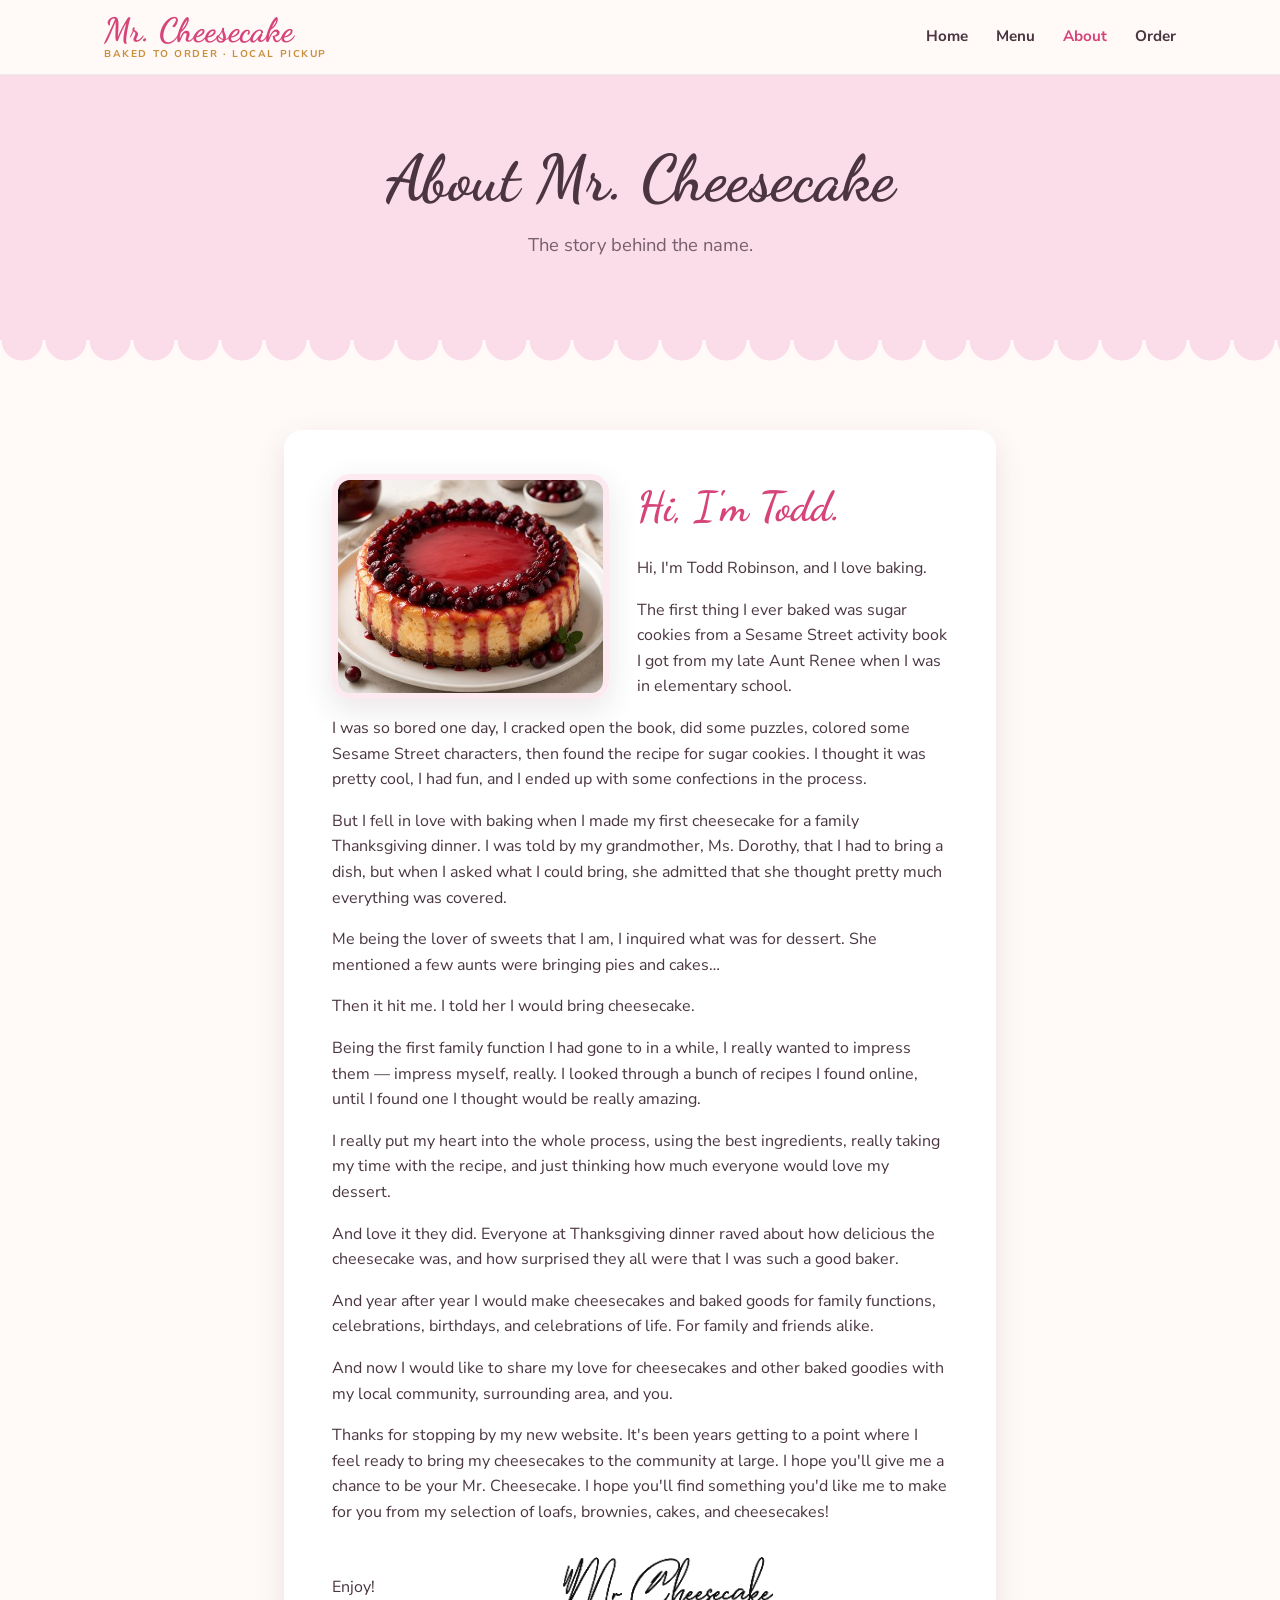
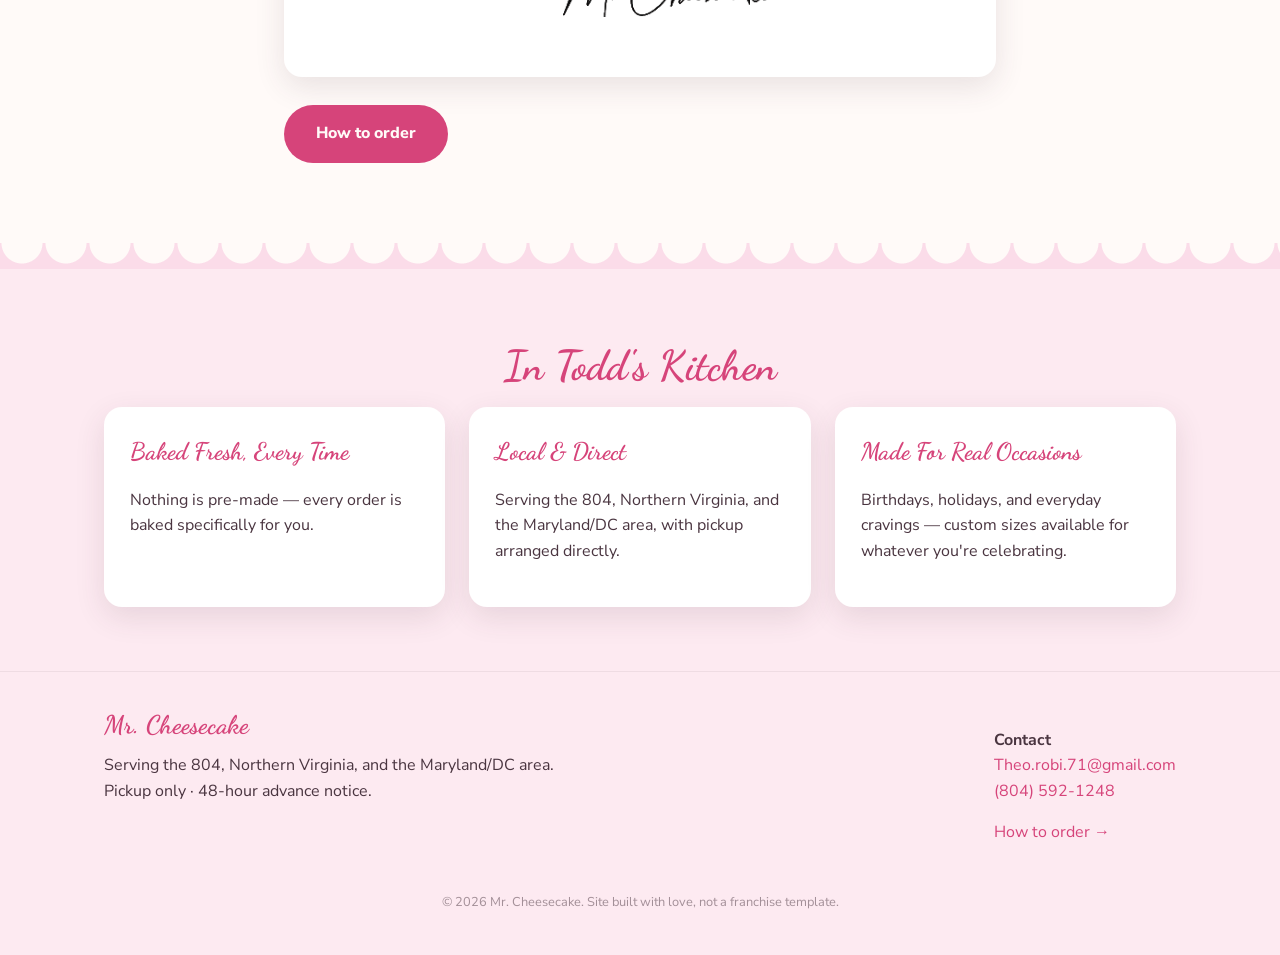
==== about.html @ e9cf5a79 "Update about.html" ====
<!DOCTYPE html>
<html lang="en">
<head>
<meta charset="UTF-8">
<meta name="viewport" content="width=device-width, initial-scale=1.0">
<title>About — Mr. Cheesecake</title>
<meta name="description" content="Meet the baker behind Mr. Cheesecake — handmade cheesecakes serving the 804, Northern Virginia, and the DC/Maryland area.">
<link rel="preconnect" href="https://fonts.googleapis.com">
<link rel="preconnect" href="https://fonts.gstatic.com" crossorigin>
<link href="https://fonts.googleapis.com/css2?family=Dancing+Script:wght@600;700&family=Nunito+Sans:wght@400;700;800&display=swap" rel="stylesheet">
<link rel="icon" type="image/png" href="Images/favicon.png">
<link rel="stylesheet" href="css/style.css">
</head>
<body>

<header class="site-header">
  <div class="wrap">
    <a href="index.html" class="brand">Mr. Cheesecake<span>Baked to order &middot; Local pickup</span></a>
    <button class="nav-toggle" aria-label="Toggle menu" aria-expanded="false">&#9776;</button>
    <nav class="main-nav">
      <ul>
        <li><a href="index.html">Home</a></li>
        <li><a href="menu.html">Menu</a></li>
        <li><a href="about.html" class="active">About</a></li>
        <li><a href="order.html">Order</a></li>
      </ul>
    </nav>
  </div>
</header>

<section class="hero" style="padding-bottom:0;">
  <div class="wrap" style="grid-template-columns:1fr; text-align:center; padding-bottom:50px;">
    <div>
      <h1>About Mr. Cheesecake</h1>
      <p class="lede" style="margin-left:auto; margin-right:auto;">The story behind the name.</p>
    </div>
  </div>
  <div class="crust-divider to-cream"></div>
</section>

<section>
  <div class="wrap" style="max-width:760px;">
    <div class="story-card">
      <img src="Images/Products/cheesecake-cherry-topping-plated.jpg" alt="A cheesecake with cherry topping, plated" class="about-photo">

      <h2 class="section-title" style="text-align:left; margin-top:0;">Hi, I'm Todd.</h2>

      <p>Hi, I'm Todd Robinson, and I love baking.</p>

      <p>The first thing I ever baked was sugar cookies from a Sesame Street activity book I got from my late Aunt Renee when I was in elementary school.</p>

      <p>I was so bored one day, I cracked open the book, did some puzzles, colored some Sesame Street characters, then found the recipe for sugar cookies. I thought it was pretty cool, I had fun, and I ended up with some confections in the process.</p>

      <p>But I fell in love with baking when I made my first cheesecake for a family Thanksgiving dinner. I was told by my grandmother, Ms. Dorothy, that I had to bring a dish, but when I asked what I could bring, she admitted that she thought pretty much everything was covered.</p>

      <p>Me being the lover of sweets that I am, I inquired what was for dessert. She mentioned a few aunts were bringing pies and cakes&hellip;</p>

      <p style="clear:both;">Then it hit me. I told her I would bring cheesecake.</p>

      <p>Being the first family function I had gone to in a while, I really wanted to impress them &mdash; impress myself, really. I looked through a bunch of recipes I found online, until I found one I thought would be really amazing.</p>

      <p>I really put my heart into the whole process, using the best ingredients, really taking my time with the recipe, and just thinking how much everyone would love my dessert.</p>

      <p>And love it they did. Everyone at Thanksgiving dinner raved about how delicious the cheesecake was, and how surprised they all were that I was such a good baker.</p>

      <p>And year after year I would make cheesecakes and baked goods for family functions, celebrations, birthdays, and celebrations of life. For family and friends alike.</p>

      <p>And now I would like to share my love for cheesecakes and other baked goodies with my local community, surrounding area, and you.</p>

      <p>Thanks for stopping by my new website. It's been years getting to a point where I feel ready to bring my cheesecakes to the community at large. I hope you'll give me a chance to be your Mr. Cheesecake. I hope you'll find something you'd like me to make for you from my selection of loafs, brownies, cakes, and cheesecakes!</p>

      <div style="display:flex; align-items:center; gap:12px;">
        <p style="margin:0;">Enjoy!</p>
        <div style="flex:1; display:flex; justify-content:center;">
          <p><img src="Images/signature.png" alt="Todd Robinson's signature" class="signature-img"></p>
        </div>
      </div>
    </div>
    <p style="margin-top:28px;"><a href="order.html" class="btn btn-berry">How to order</a></p>
  </div>
</section>

<div class="crust-divider to-berry"></div>
<section class="testimonial-strip">
  <div class="wrap">
    <h2 class="section-title">In Todd's Kitchen</h2>
    <div class="info-grid">
      <div class="info-card">
        <h3>Baked Fresh, Every Time</h3>
        <p>Nothing is pre-made — every order is baked specifically for you.</p>
      </div>
      <div class="info-card">
        <h3>Local &amp; Direct</h3>
        <p>Serving the 804, Northern Virginia, and the Maryland/DC area, with pickup arranged directly.</p>
      </div>
      <div class="info-card">
        <h3>Made For Real Occasions</h3>
        <p>Birthdays, holidays, and everyday cravings — custom sizes available for whatever you're celebrating.</p>
      </div>
    </div>
  </div>
</section>

<footer class="site-footer">
  <div class="wrap">
    <div>
      <div class="brand">Mr. Cheesecake<span></span></div>
      <p>Serving the 804, Northern Virginia, and the Maryland/DC area.<br>Pickup only &middot; 48-hour advance notice.</p>
    </div>
    <div>
      <p><strong>Contact</strong><br><a href="mailto:Theo.robi.71@gmail.com">Theo.robi.71@gmail.com</a><br><a href="tel:+18045921248">(804) 592-1248</a></p>
      <p><a href="order.html">How to order &rarr;</a></p>
    </div>
  </div>
  <p class="footer-note">&copy; 2026 Mr. Cheesecake. Site built with love, not a franchise template.</p>
</footer>

<script src="js/main.js"></script>
</body>
</html>
---- css/style.css ----
/* =========================================================
   Todd's Cheesecakes — stylesheet
   Palette pulled from the products themselves:
   berry (cherry topping), caramel (crust/toasted sugar),
   cocoa (dark chocolate), cream (vanilla batter), blush (compote)
   ========================================================= */

:root {
  --cream:   #FFFAF8;
  --cream-2: #FDEAF1;
  --pink-bg: #FBDCE9;
  --berry:   #D6447A;
  --berry-2: #B8305F;
  --caramel: #E3A44E;
  --caramel-2: #CB8F3C;
  --cocoa:   #4A3540;
  --blush:   #F6C4D6;

  --font-display: 'Dancing Script', cursive;
  --font-body: 'Nunito Sans', sans-serif;

  --radius: 18px;
  --shadow: 0 10px 30px rgba(74,53,64, 0.12);
  --max-width: 1120px;
}

* { box-sizing: border-box; }

html { scroll-behavior: smooth; }

body {
  margin: 0;
  font-family: var(--font-body);
  background: var(--cream);
  color: var(--cocoa);
  line-height: 1.6;
}

img { max-width: 100%; display: block; }

a { color: var(--berry); text-decoration: none; }
a:hover { text-decoration: underline; }

/* Visible keyboard focus everywhere */
a:focus-visible, button:focus-visible, input:focus-visible, textarea:focus-visible, select:focus-visible {
  outline: 3px solid var(--caramel);
  outline-offset: 2px;
}

@media (prefers-reduced-motion: reduce) {
  html { scroll-behavior: auto; }
  * { animation: none !important; transition: none !important; }
}

.wrap {
  max-width: var(--max-width);
  margin: 0 auto;
  padding: 0 24px;
}

/* ---------- Splash screen ---------- */

body.splash-active {
  overflow: hidden;
}

#splash-overlay {
  position: fixed;
  inset: 0;
  z-index: 9999;
  background: var(--pink-bg);
  display: flex;
  flex-direction: column;
  align-items: center;
  justify-content: center;
  gap: 28px;
  padding: 24px;
  cursor: pointer;
  opacity: 1;
  transition: opacity 0.6s ease;
}

#splash-overlay.splash-hidden {
  opacity: 0;
  pointer-events: none;
}

.splash-logo {
  width: min(65vw, 420px);
  height: auto;
  animation: splash-fade-in 0.9s ease both;
}

.splash-enter {
  font-family: var(--font-body);
  font-weight: 800;
  font-size: 0.95rem;
  letter-spacing: 0.06em;
  text-transform: uppercase;
  background: transparent;
  border: 2px solid var(--berry);
  color: var(--berry);
  padding: 14px 36px;
  border-radius: 999px;
  cursor: pointer;
  animation: splash-fade-in 0.9s ease 0.15s both;
}

.splash-enter:hover {
  background: var(--berry);
  color: var(--cream);
}

@keyframes splash-fade-in {
  from { opacity: 0; transform: translateY(10px); }
  to { opacity: 1; transform: translateY(0); }
}

/* ---------- Header / Nav ---------- */

.site-header {
  background: var(--cream);
  border-bottom: 1px solid rgba(74,53,64,0.08);
  position: sticky;
  top: 0;
  z-index: 10;
}

.site-header .wrap {
  display: flex;
  align-items: center;
  justify-content: space-between;
  padding-top: 14px;
  padding-bottom: 14px;
}

.brand {
  font-family: var(--font-display);
  font-weight: 700;
  font-size: 2.1rem;
  color: var(--berry);
  line-height: 1;
}

.brand span {
  display: block;
  font-family: var(--font-body);
  font-size: 0.62rem;
  letter-spacing: 0.16em;
  text-transform: uppercase;
  color: var(--caramel-2);
  font-weight: 700;
  margin-top: 2px;
}

.brand-logo {
  display: flex;
  align-items: center;
}

.logo-img {
  height: 76px;
  width: auto;
  display: block;
}

@media (max-width: 480px) {
  .logo-img { height: 58px; }
}

nav.main-nav ul {
  list-style: none;
  display: flex;
  gap: 28px;
  margin: 0;
  padding: 0;
}

nav.main-nav a {
  color: var(--cocoa);
  font-weight: 700;
  font-size: 0.95rem;
}

nav.main-nav a.active,
nav.main-nav a:hover {
  color: var(--berry);
}

.nav-toggle {
  display: none;
  background: none;
  border: none;
  font-size: 1.6rem;
  color: var(--berry);
  cursor: pointer;
}

@media (max-width: 720px) {
  nav.main-nav {
    display: none;
    width: 100%;
  }
  nav.main-nav.open { display: block; }
  nav.main-nav ul {
    flex-direction: column;
    gap: 0;
    padding-bottom: 12px;
  }
  nav.main-nav a {
    display: block;
    padding: 10px 0;
    border-bottom: 1px solid rgba(74,53,64,0.08);
  }
  .site-header .wrap { flex-wrap: wrap; }
  .nav-toggle { display: block; }
}

/* ---------- Scalloped divider (signature element: a crimped pie-crust edge) ---------- */

.crust-divider {
  width: 100%;
  height: 26px;
  background-repeat: repeat-x;
  background-size: 44px 26px;
  background-image: radial-gradient(circle at 22px 0, transparent 20px, var(--target,var(--cream)) 21px);
}

.crust-divider.to-cream { --target: var(--cream); background-color: var(--pink-bg); }
.crust-divider.to-berry { --target: var(--pink-bg); background-color: var(--cream); }
.crust-divider.flip { transform: rotate(180deg); }

/* ---------- Buttons ---------- */

.btn {
  display: inline-block;
  padding: 14px 30px;
  border-radius: 999px;
  font-weight: 800;
  font-size: 1rem;
  border: 2px solid transparent;
  cursor: pointer;
  transition: transform 0.15s ease, box-shadow 0.15s ease;
}

.btn:hover { text-decoration: none; transform: translateY(-2px); }

.btn-primary {
  background: var(--caramel);
  color: var(--cocoa);
  box-shadow: var(--shadow);
}
.btn-primary:hover { background: var(--caramel-2); }

.btn-outline {
  background: transparent;
  border-color: var(--berry);
  color: var(--berry);
}
.btn-outline:hover { background: rgba(214,68,122,0.08); }

.btn-berry {
  background: var(--berry);
  color: var(--cream);
}
.btn-berry:hover { background: var(--berry-2); }

/* ---------- Hero ---------- */

.hero {
  background: var(--pink-bg);
  color: var(--cocoa);
  padding: 70px 0 0;
}

.hero .wrap {
  display: grid;
  grid-template-columns: 1.1fr 1fr;
  gap: 40px;
  align-items: center;
  padding-bottom: 50px;
}

.hero h1 {
  font-family: var(--font-display);
  font-size: 4rem;
  line-height: 1.05;
  margin: 0 0 18px;
  font-weight: 700;
}

.hero-logo {
  height: 150px;
  width: auto;
  display: block;
  margin-bottom: 20px;
}

@media (max-width: 820px) {
  .hero-logo { height: 120px; margin-left: auto; margin-right: auto; }
}

.hero p.lede {
  font-size: 1.15rem;
  max-width: 46ch;
  color: rgba(74,53,64,0.75);
  margin-bottom: 30px;
}

.hero .cta-row { display: flex; gap: 16px; flex-wrap: wrap; }

.hero-photo {
  border-radius: 50%;
  overflow: hidden;
  aspect-ratio: 1 / 1;
  box-shadow: 0 20px 50px rgba(214,68,122,0.25);
  border: 6px solid var(--caramel);
}

.hero-photo img { width: 100%; height: 100%; object-fit: cover; }

@media (max-width: 820px) {
  .hero .wrap { grid-template-columns: 1fr; text-align: center; }
  .hero h1 { font-size: 2.8rem; }
  .hero p.lede { margin-left: auto; margin-right: auto; }
  .hero .cta-row { justify-content: center; }
  .hero-photo { max-width: 280px; margin: 0 auto; }
}

/* ---------- Sections ---------- */

section { padding: 64px 0; }

.section-title {
  font-family: var(--font-display);
  font-size: 2.6rem;
  color: var(--berry);
  text-align: center;
  margin: 0 0 8px;
}

.section-sub {
  text-align: center;
  max-width: 60ch;
  margin: 0 auto 40px;
  color: rgba(74,53,64,0.75);
}

/* ---------- Menu jump nav + scroll cue ---------- */

.menu-jumpnav {
  display: flex;
  gap: 12px;
  justify-content: center;
  flex-wrap: wrap;
  padding: 24px 0 0;
}

.menu-jumpnav a {
  background: #fff;
  color: var(--berry);
  font-weight: 800;
  font-size: 0.85rem;
  padding: 9px 20px;
  border-radius: 999px;
  box-shadow: var(--shadow);
  white-space: nowrap;
}

.menu-jumpnav a:hover {
  background: var(--blush);
  text-decoration: none;
}

.scroll-cue {
  text-align: center;
  margin-top: 14px;
  color: var(--berry);
  font-size: 1.5rem;
  line-height: 1;
  animation: cue-bounce 1.8s ease-in-out infinite;
}

@keyframes cue-bounce {
  0%, 100% { transform: translateY(0); }
  50% { transform: translateY(8px); }
}

/* ---------- Menu cards ---------- */

.menu-grid {
  display: grid;
  grid-template-columns: repeat(auto-fit, minmax(240px, 1fr));
  gap: 28px;
}

.menu-card {
  background: #fff;
  border-radius: var(--radius);
  overflow: hidden;
  box-shadow: var(--shadow);
  display: flex;
  flex-direction: column;
}

.menu-card .photo {
  aspect-ratio: 4 / 3;
  overflow: hidden;
  background: var(--cream-2);
}

.menu-card .photo img {
  width: 100%; height: 100%; object-fit: cover;
  transition: transform 0.4s ease;
}

.menu-card:hover .photo img { transform: scale(1.06); }

.menu-card .photo.placeholder {
  display: flex;
  align-items: center;
  justify-content: center;
  color: var(--caramel-2);
  font-family: var(--font-display);
  font-size: 1.3rem;
  text-align: center;
  padding: 10px;
}

.menu-card .info { padding: 18px 20px 22px; flex: 1; display: flex; flex-direction: column; }

.menu-card h3 {
  margin: 0 0 6px;
  font-size: 1rem;
  color: var(--cocoa);
}

.menu-card p { margin: 0; color: rgba(74,53,64,0.75); font-size: 0.95rem; flex: 1; }

.menu-card .price {
  margin-top: 12px;
  font-weight: 800;
  color: var(--berry);
}

.badge {
  display: inline-block;
  font-size: 0.7rem;
  letter-spacing: 0.08em;
  text-transform: uppercase;
  font-weight: 800;
  background: var(--blush);
  color: var(--berry-2);
  padding: 4px 10px;
  border-radius: 999px;
  margin-bottom: 8px;
  align-self: flex-start;
}

.badge.seasonal { background: var(--caramel); color: var(--cocoa); }

/* ---------- Info blocks / cards ---------- */

.info-grid {
  display: grid;
  grid-template-columns: repeat(auto-fit, minmax(220px, 1fr));
  gap: 24px;
}

.info-card {
  background: #fff;
  border-radius: var(--radius);
  padding: 26px;
  box-shadow: var(--shadow);
}

.info-card h3 {
  font-family: var(--font-display);
  color: var(--berry);
  font-size: 1.5rem;
  margin: 0 0 10px;
}

/* ---------- Testimonials ---------- */

.testimonial-strip {
  background: var(--cream-2);
}

.testimonial-grid {
  display: grid;
  grid-template-columns: repeat(auto-fit, minmax(260px, 1fr));
  gap: 24px;
}

.testimonial {
  background: #fff;
  border-radius: var(--radius);
  padding: 26px;
  box-shadow: var(--shadow);
  position: relative;
}

.testimonial p.quote {
  font-style: italic;
  margin: 0 0 14px;
}

.testimonial p.who {
  margin: 0;
  font-weight: 800;
  color: var(--berry);
  font-size: 0.9rem;
}

/* ---------- About ---------- */

.about-grid {
  display: grid;
  grid-template-columns: 1fr 1.2fr;
  gap: 44px;
  align-items: center;
}

.about-grid .photo-frame {
  border-radius: var(--radius);
  overflow: hidden;
  box-shadow: var(--shadow);
  border: 6px solid #fff;
  aspect-ratio: 4 / 3;
}

.about-grid .photo-frame img {
  width: 100%;
  height: 100%;
  object-fit: cover;
}

.about-photo {
  float: left;
  width: 300px;
  max-width: 45%;
  height: auto;
  border-radius: var(--radius);
  box-shadow: var(--shadow);
  border: 6px solid var(--cream-2);
  margin: 0 28px 16px 0;
}

@media (max-width: 560px) {
  .about-photo { float: none; width: 100%; max-width: 100%; margin: 0 0 20px; }
}

.story-card {
  background: #fff;
  border-radius: var(--radius);
  box-shadow: var(--shadow);
  padding: 44px 48px;
}

@media (max-width: 600px) {
  .story-card { padding: 28px 24px; }
}

.signature-img {
  width: 210px;
  height: auto;
  display: block;
}

@media (max-width: 780px) {
  .about-grid { grid-template-columns: 1fr; }
}

/* ---------- Order page ---------- */

.steps {
  counter-reset: step;
  display: grid;
  gap: 20px;
  grid-template-columns: repeat(auto-fit, minmax(220px, 1fr));
}

.step {
  background: #fff;
  border-radius: var(--radius);
  padding: 24px;
  box-shadow: var(--shadow);
  position: relative;
  padding-top: 46px;
}

.step::before {
  counter-increment: step;
  content: counter(step);
  position: absolute;
  top: -16px;
  left: 20px;
  width: 40px;
  height: 40px;
  border-radius: 50%;
  background: var(--berry);
  color: var(--cream);
  font-weight: 800;
  display: flex;
  align-items: center;
  justify-content: center;
  font-size: 1.1rem;
  box-shadow: 0 4px 10px rgba(122,46,58,0.4);
}

.callout {
  background: var(--pink-bg);
  color: var(--cocoa);
  border-radius: var(--radius);
  padding: 30px;
  text-align: center;
  box-shadow: var(--shadow);
}

.callout h3 { font-family: var(--font-display); font-size: 1.8rem; margin-top: 0; }

/* ---------- Footer ---------- */

footer.site-footer {
  background: var(--cream-2);
  color: var(--cocoa);
  padding: 40px 0 30px;
  border-top: 1px solid rgba(74,53,64,0.08);
}

footer.site-footer .wrap {
  display: flex;
  justify-content: space-between;
  flex-wrap: wrap;
  gap: 20px;
}

footer.site-footer .brand { color: var(--berry); font-size: 1.6rem; }
footer.site-footer .brand span { color: var(--caramel-2); }

footer.site-footer a { color: var(--berry); }
footer.site-footer a:hover { color: var(--berry-2); }

.footer-note {
  text-align: center;
  font-size: 0.8rem;
  color: rgba(74,53,64,0.5);
  margin-top: 30px;
}
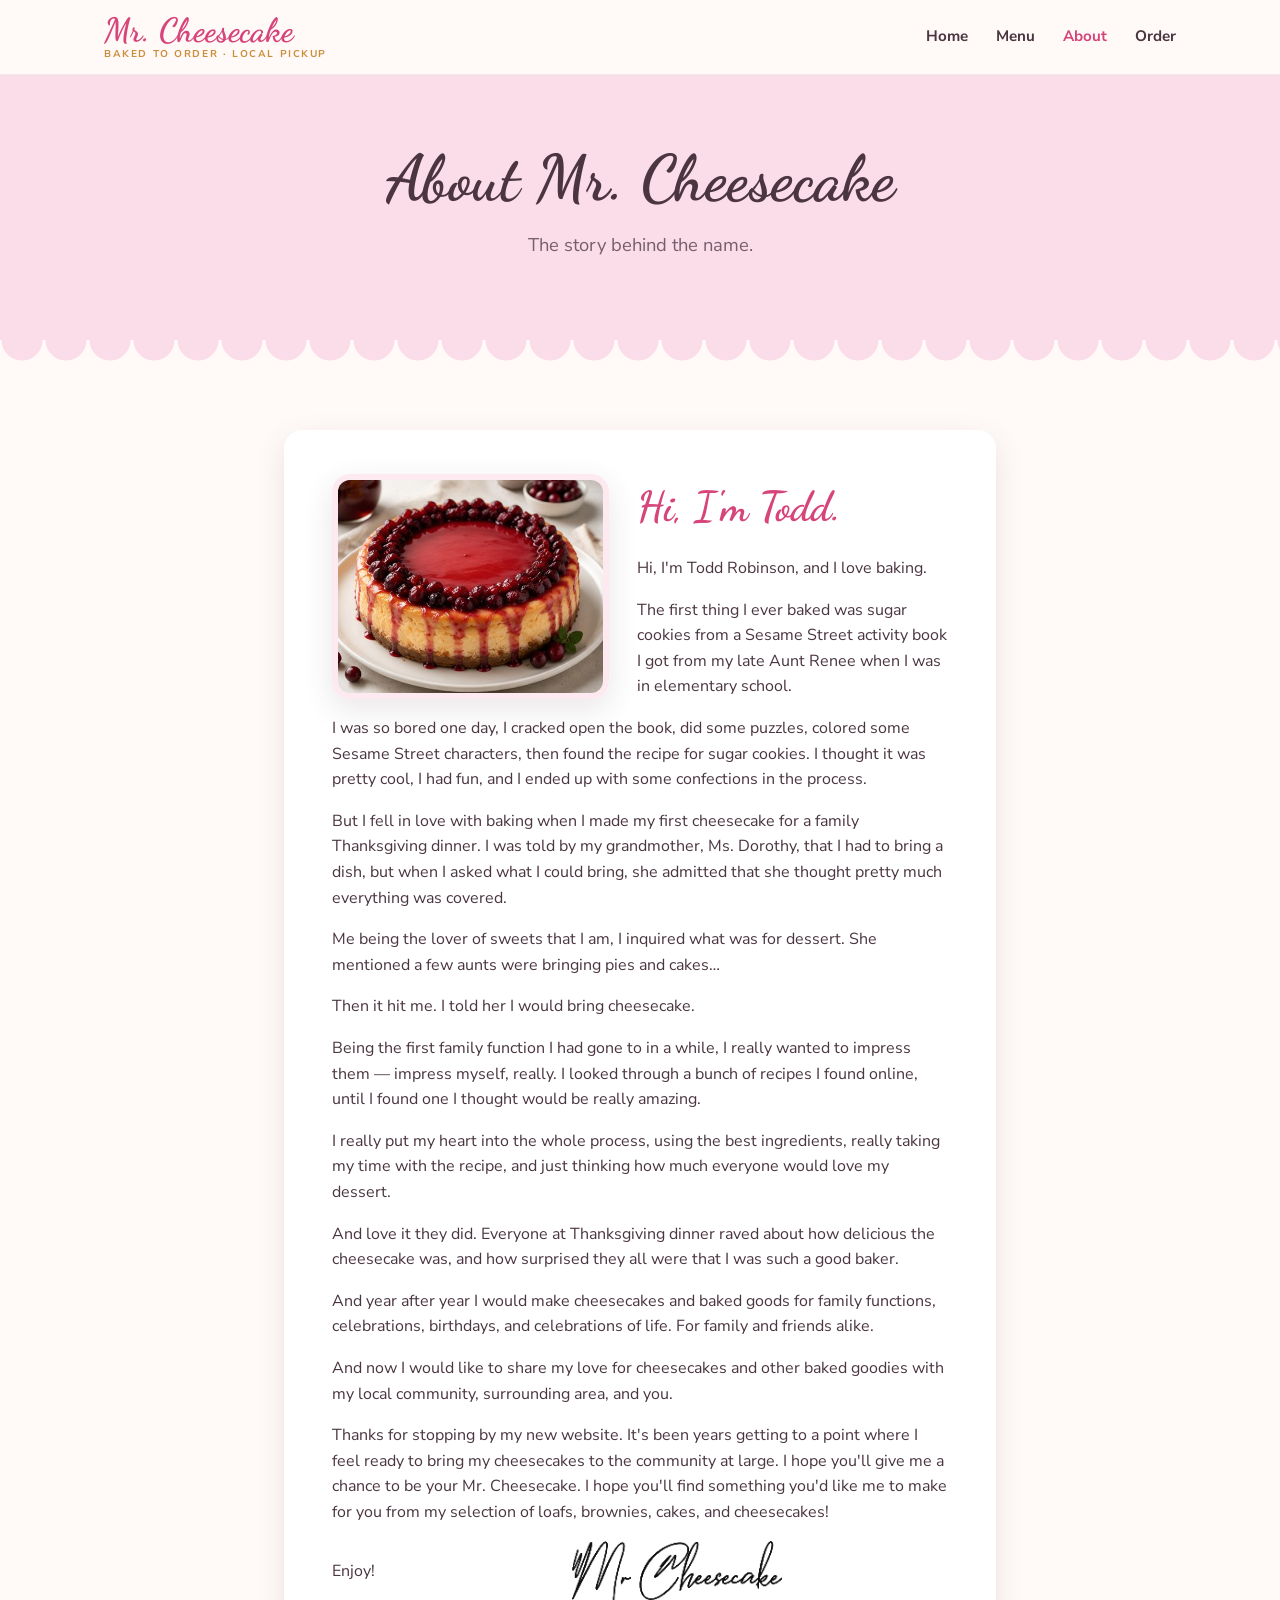
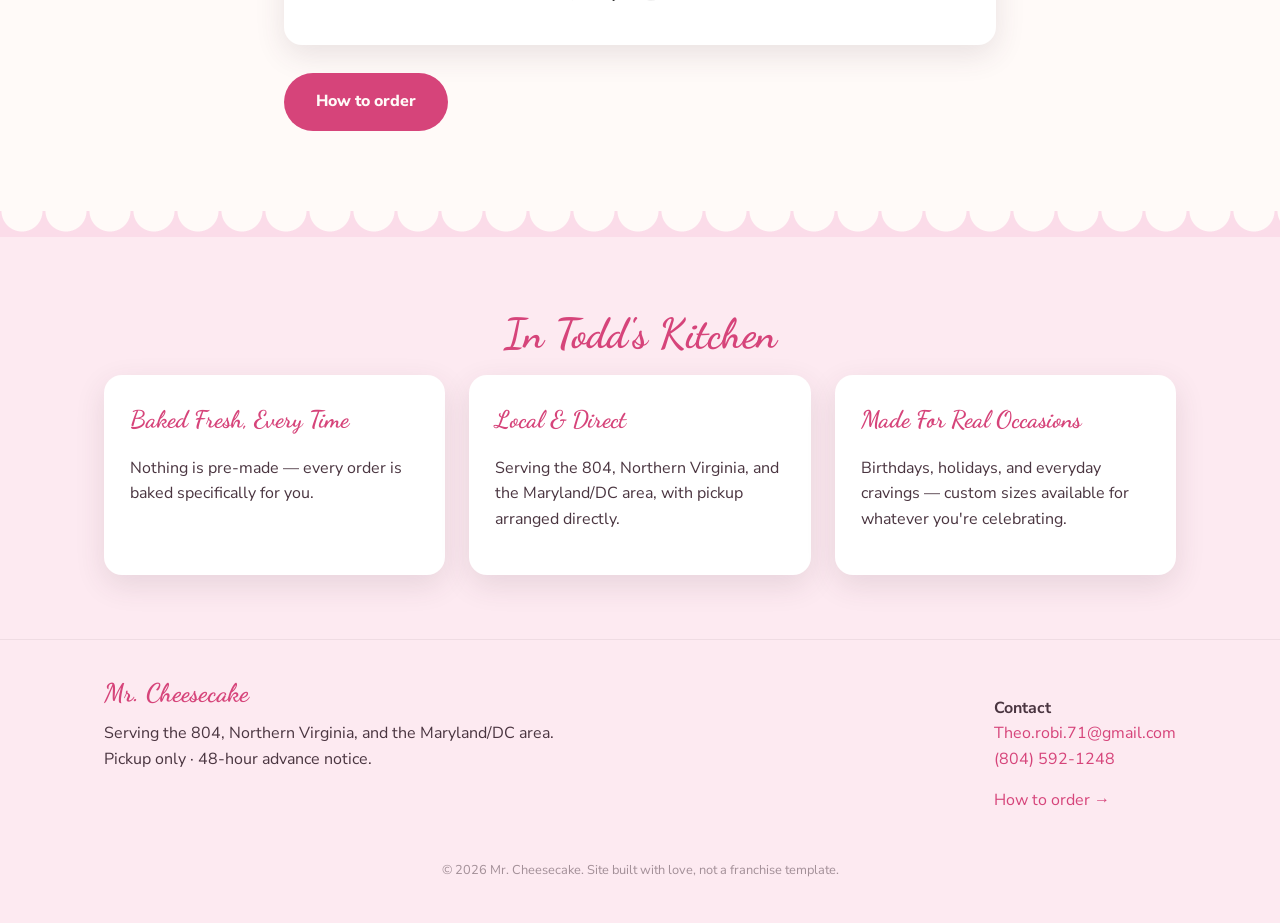
==== commit 35bdaf27: "Update about.html" ====
--- a/about.html
+++ b/about.html
@@ -69,10 +69,12 @@
 
       <p>Thanks for stopping by my new website. It's been years getting to a point where I feel ready to bring my cheesecakes to the community at large. I hope you'll give me a chance to be your Mr. Cheesecake. I hope you'll find something you'd like me to make for you from my selection of loafs, brownies, cakes, and cheesecakes!</p>
 
-      <div style="display:flex; align-items:center; gap:12px;">
+      <div style="display:flex; align-items:center; gap:10px;">
         <p style="margin:0;">Enjoy!</p>
+<p></p>
+<p></p>
         <div style="flex:1; display:flex; justify-content:center;">
-          <p><img src="Images/signature.png" alt="Todd Robinson's signature" class="signature-img"></p>
+          <img src="Images/signature.png" alt="Todd Robinson's signature" class="signature-img">
         </div>
       </div>
     </div>
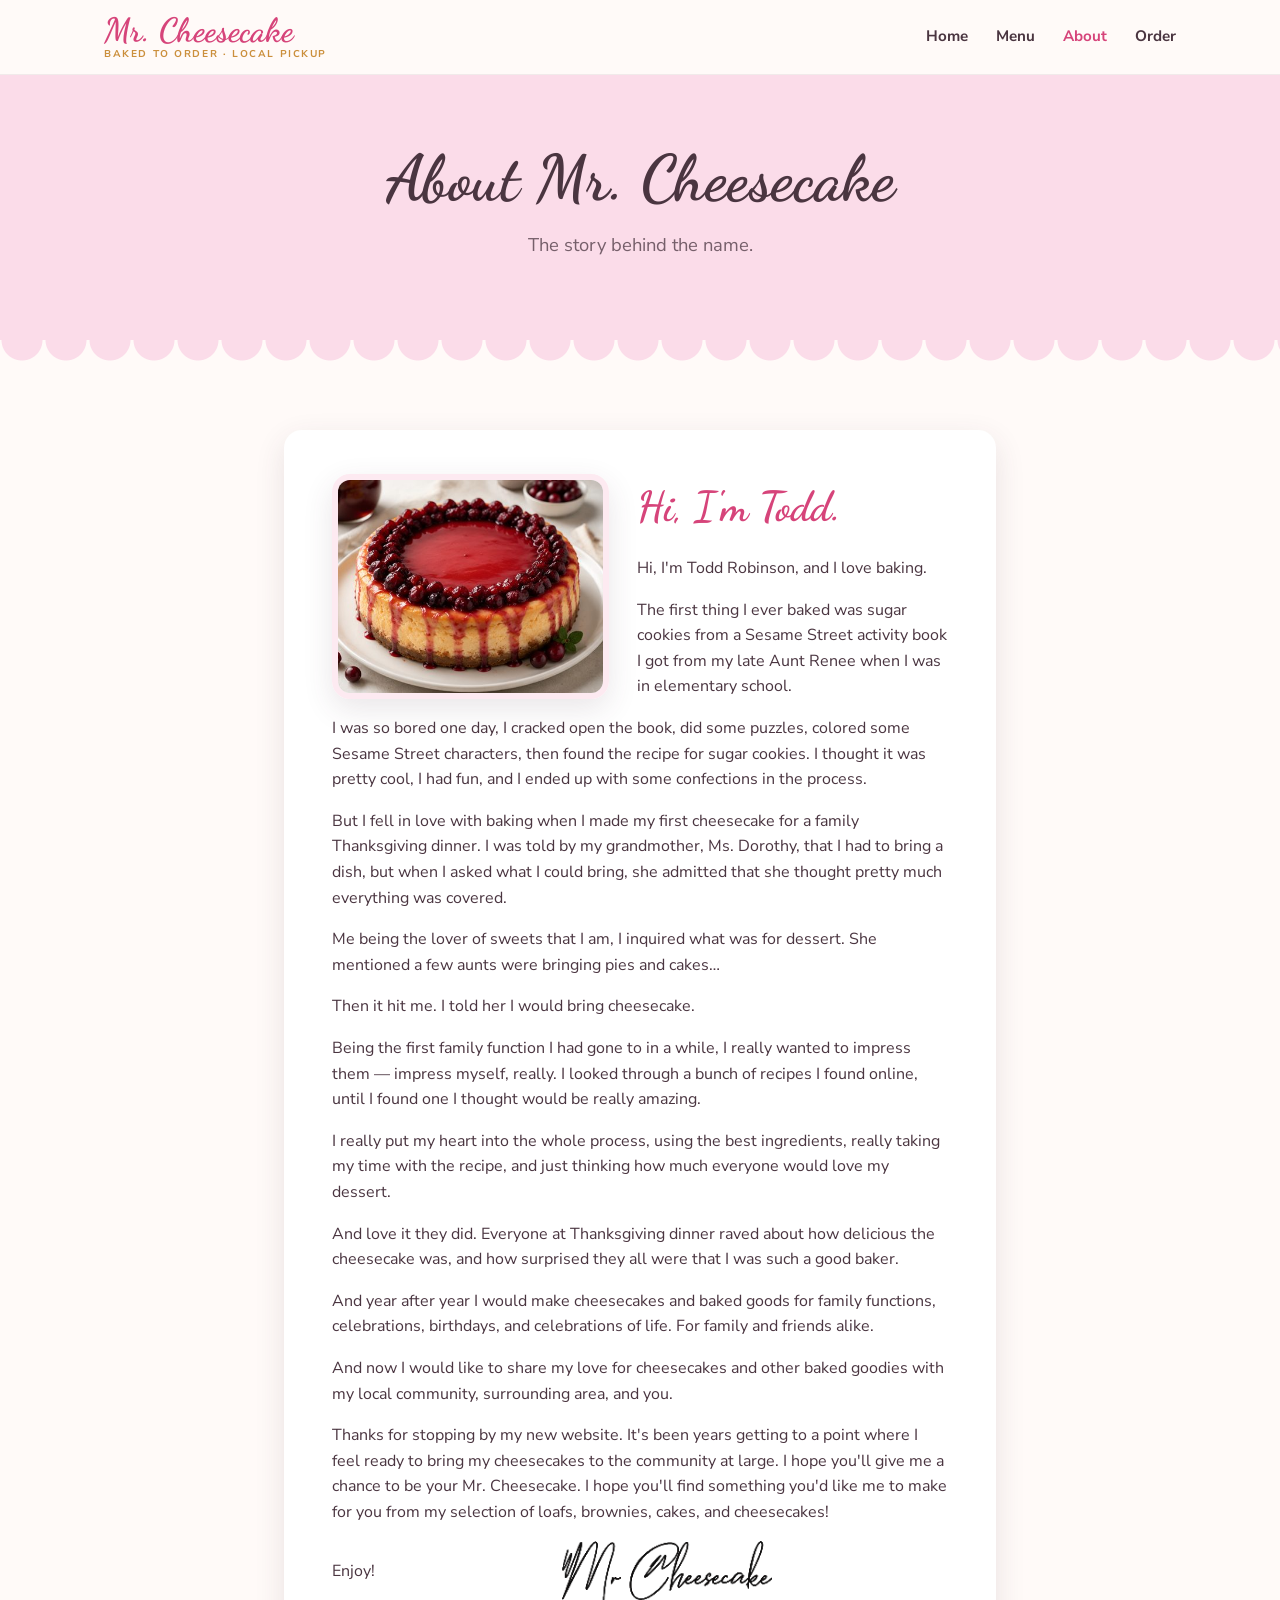
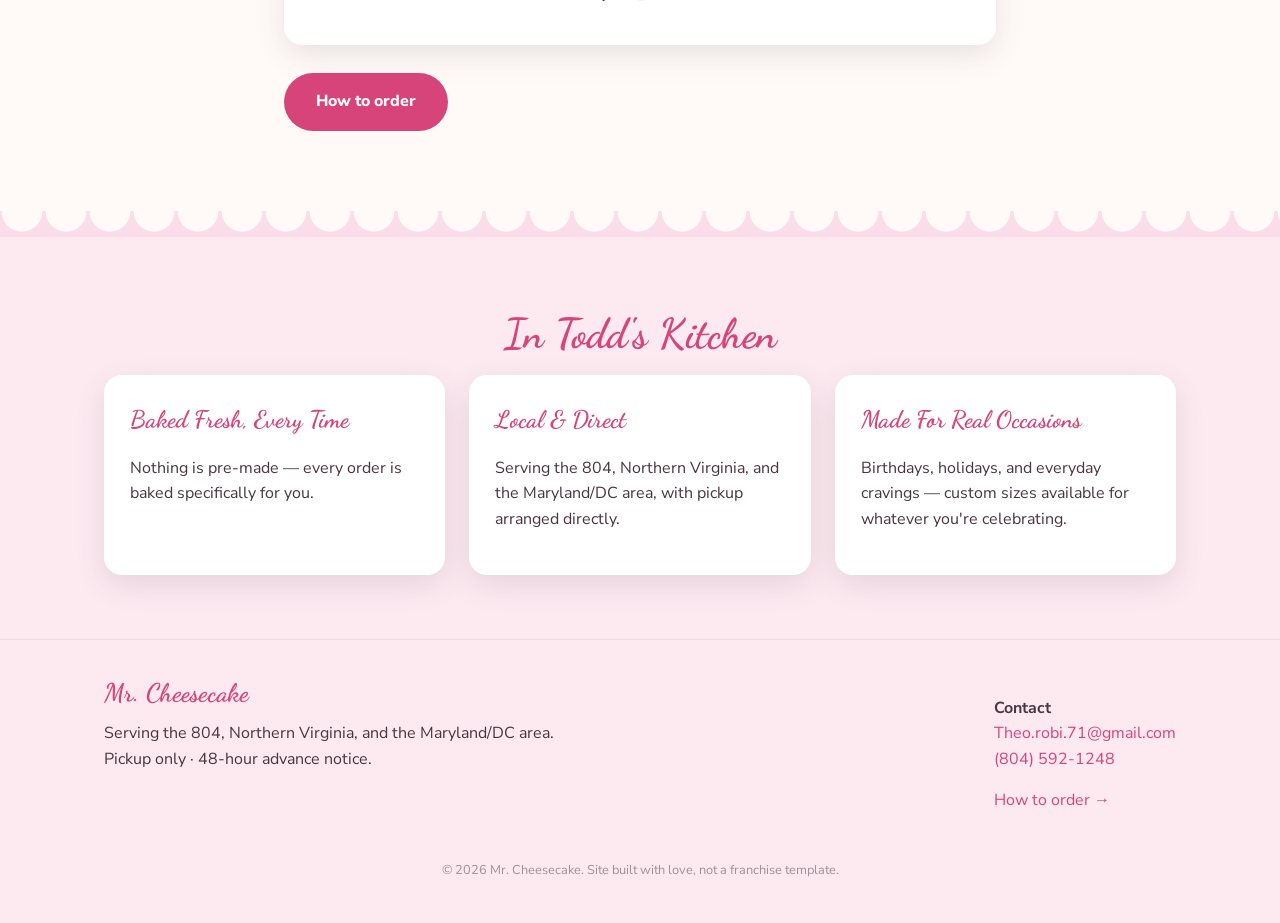
==== commit b9111ba2: "Update about.html" ====
--- a/about.html
+++ b/about.html
@@ -71,9 +71,10 @@
 
       <div style="display:flex; align-items:center; gap:10px;">
         <p style="margin:0;">Enjoy!</p>
+
+        <div style="flex:1; display:flex; justify-content:center;">
 <p></p>
 <p></p>
-        <div style="flex:1; display:flex; justify-content:center;">
           <img src="Images/signature.png" alt="Todd Robinson's signature" class="signature-img">
         </div>
       </div>
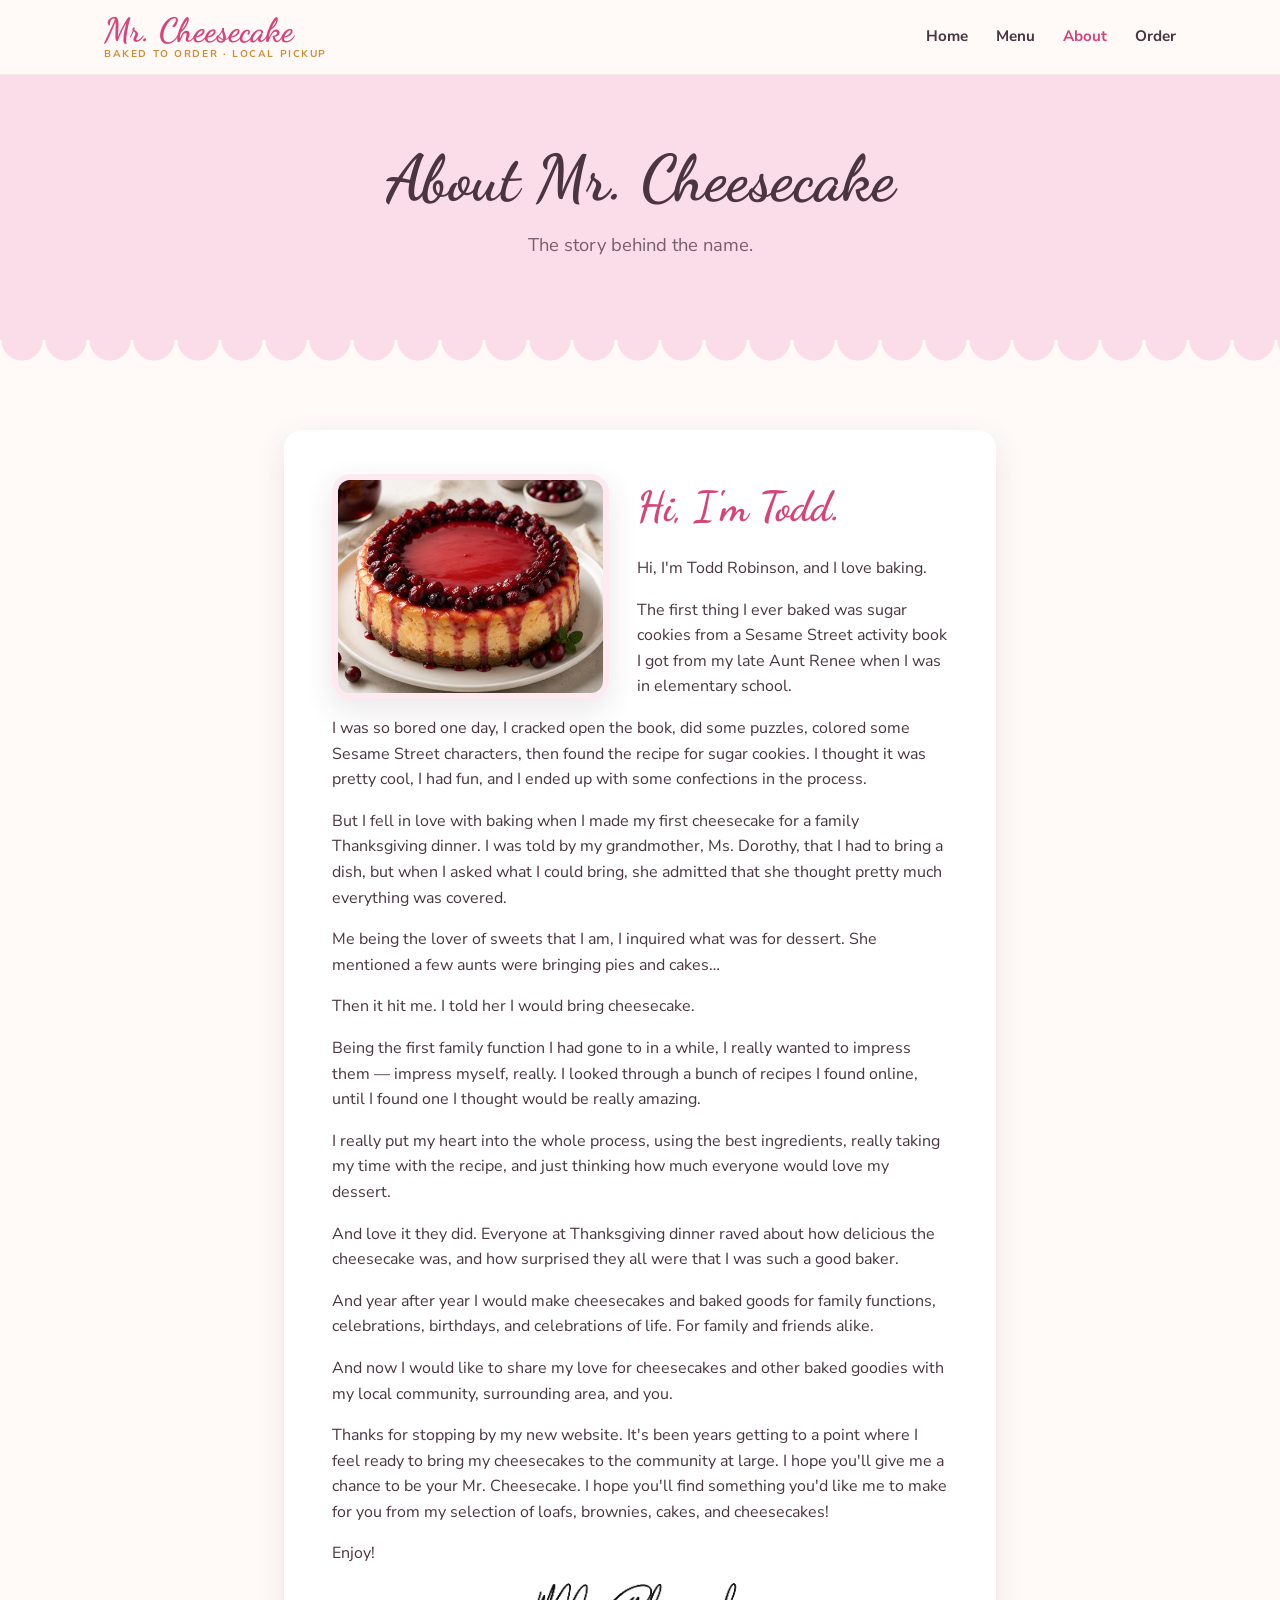
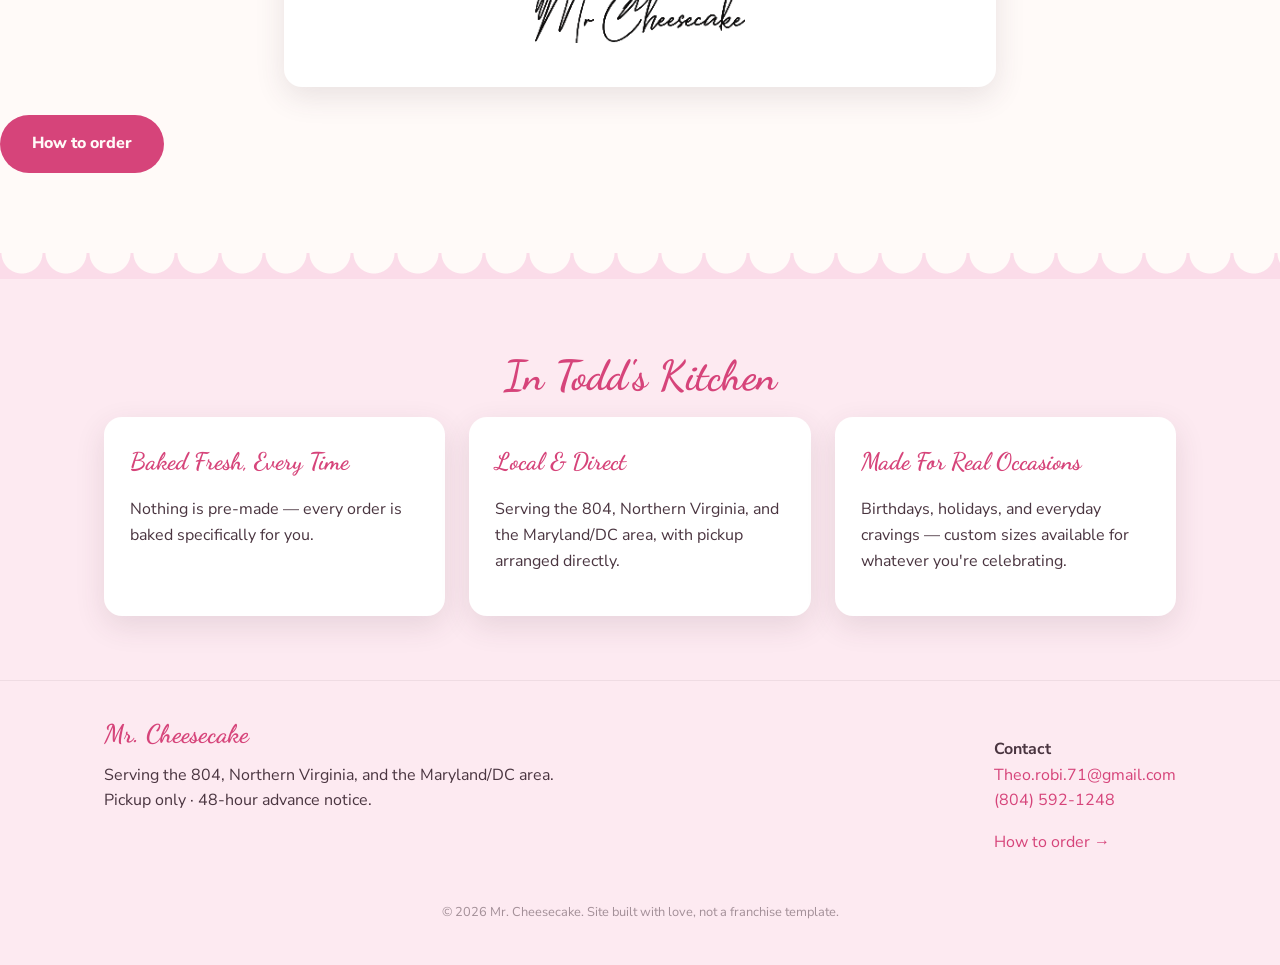
==== commit a86314a5: "Update about.html" ====
--- a/about.html
+++ b/about.html
@@ -69,9 +69,7 @@
 
       <p>Thanks for stopping by my new website. It's been years getting to a point where I feel ready to bring my cheesecakes to the community at large. I hope you'll give me a chance to be your Mr. Cheesecake. I hope you'll find something you'd like me to make for you from my selection of loafs, brownies, cakes, and cheesecakes!</p>
 
-      <div style="display:flex; align-items:center; gap:10px;">
-        <p style="margin:0;">Enjoy!</p>
-
+<p>Enjoy!</p>
         <div style="flex:1; display:flex; justify-content:center;">
 <p></p>
 <p></p>
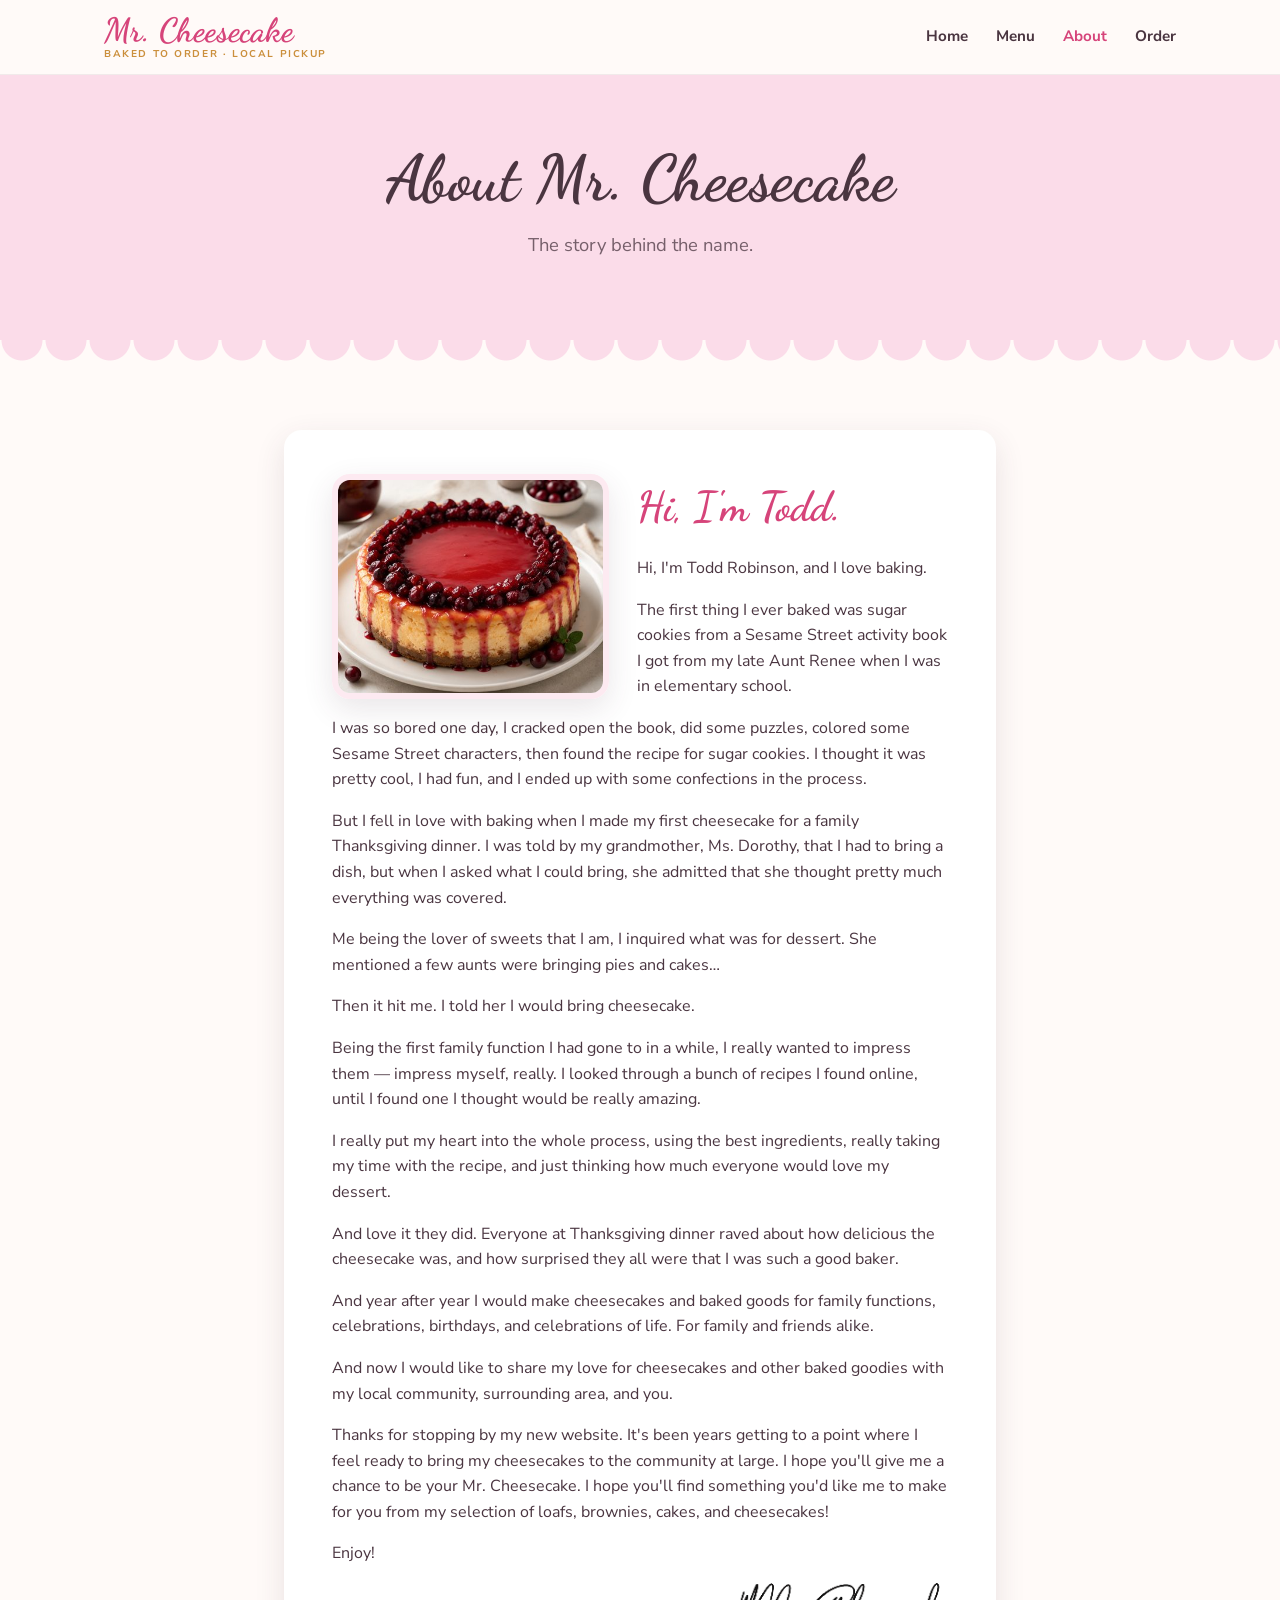
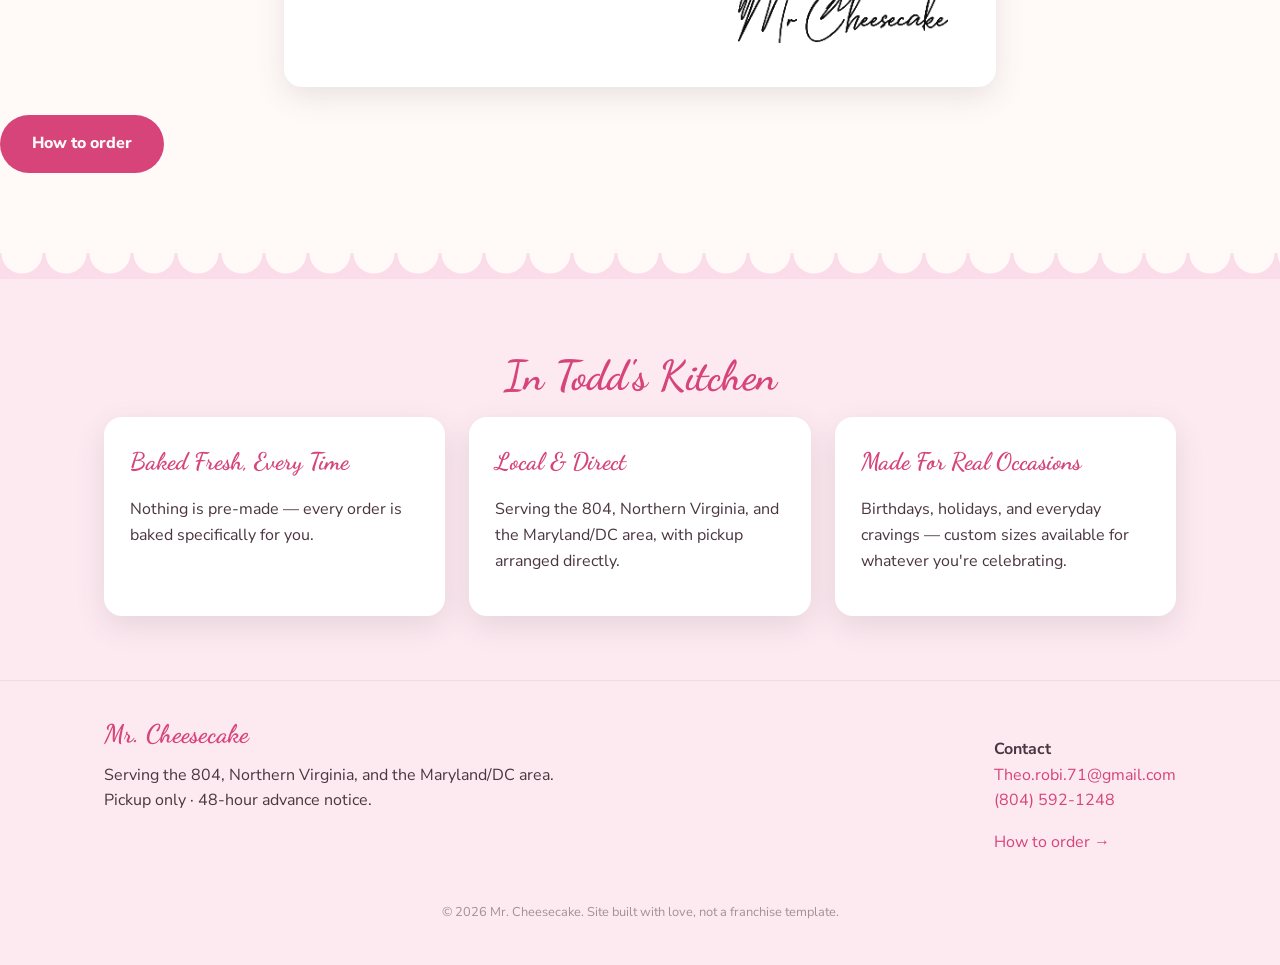
==== commit 2f591219: "Update about.html" ====
--- a/about.html
+++ b/about.html
@@ -70,7 +70,8 @@
       <p>Thanks for stopping by my new website. It's been years getting to a point where I feel ready to bring my cheesecakes to the community at large. I hope you'll give me a chance to be your Mr. Cheesecake. I hope you'll find something you'd like me to make for you from my selection of loafs, brownies, cakes, and cheesecakes!</p>
 
 <p>Enjoy!</p>
-        <div style="flex:1; display:flex; justify-content:center;">
+
+        <div style="flex:1; display:flex; justify-content:right;">
 <p></p>
 <p></p>
           <img src="Images/signature.png" alt="Todd Robinson's signature" class="signature-img">
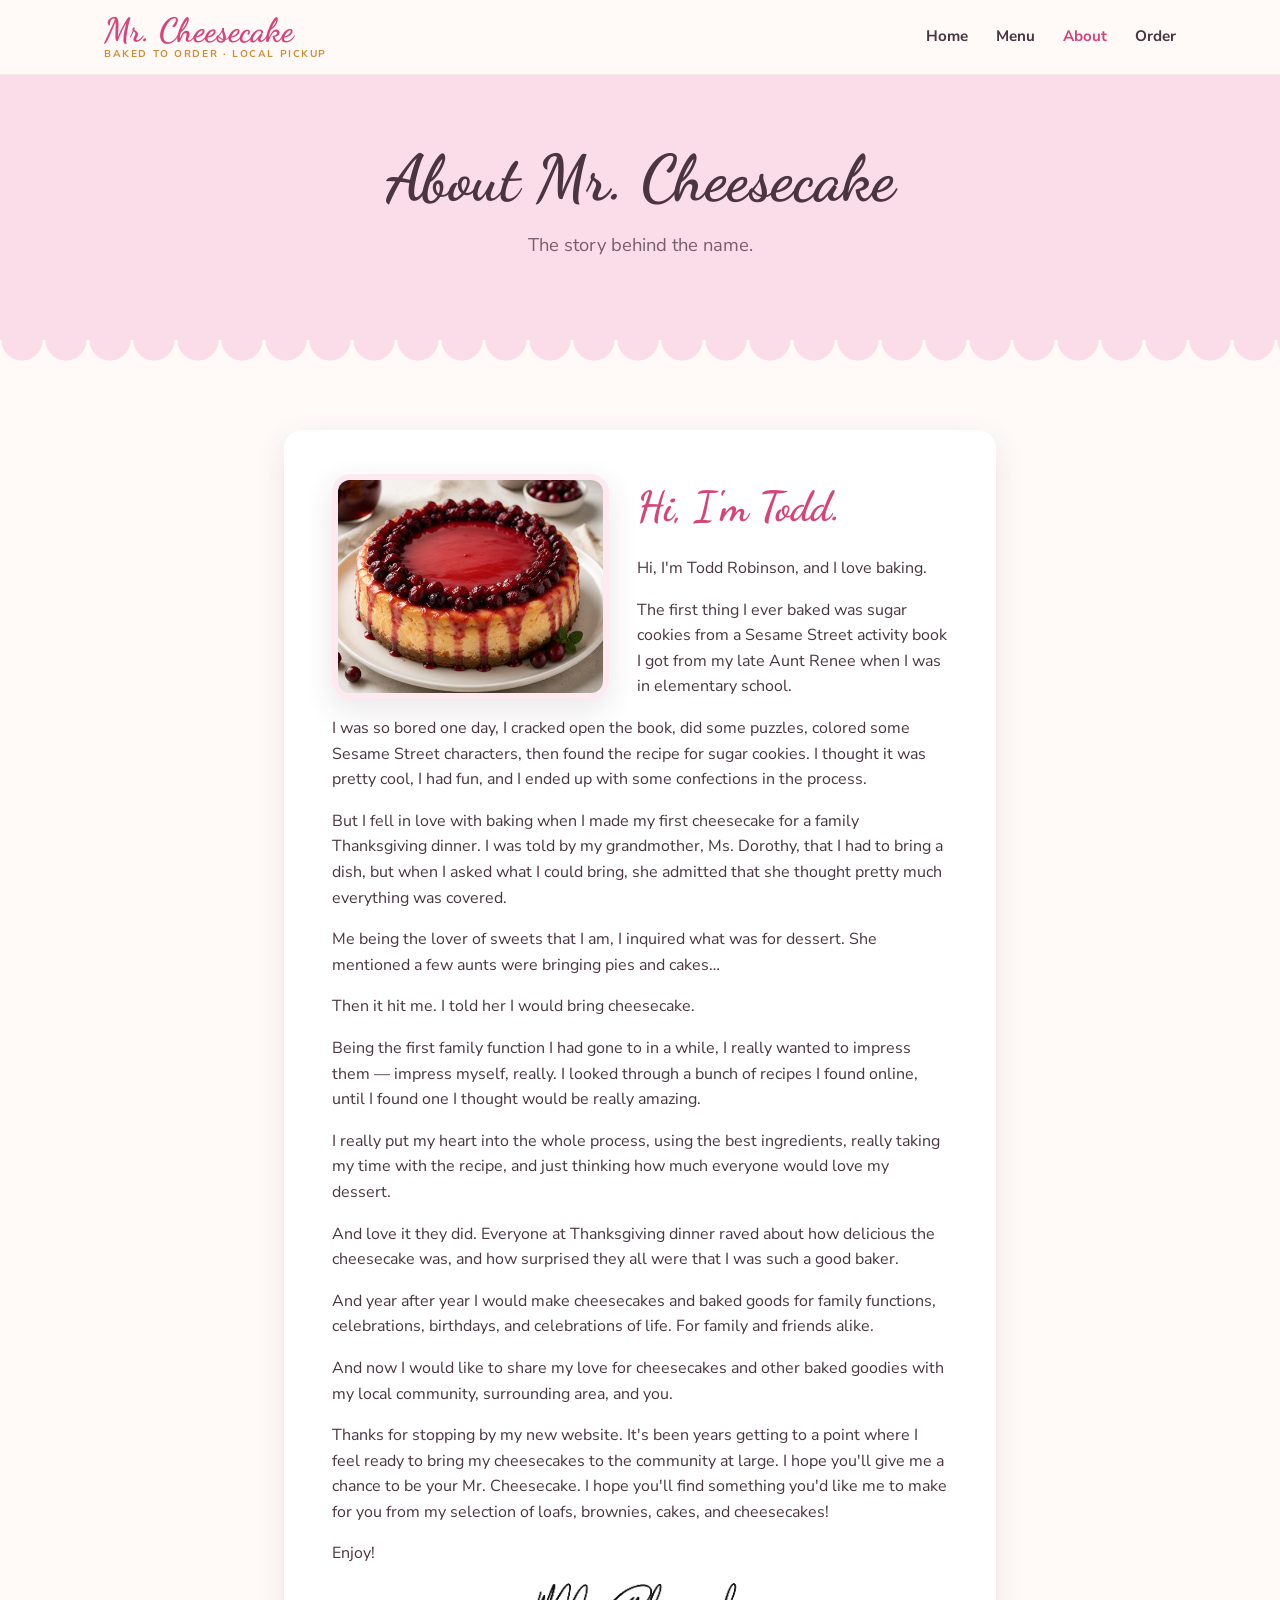
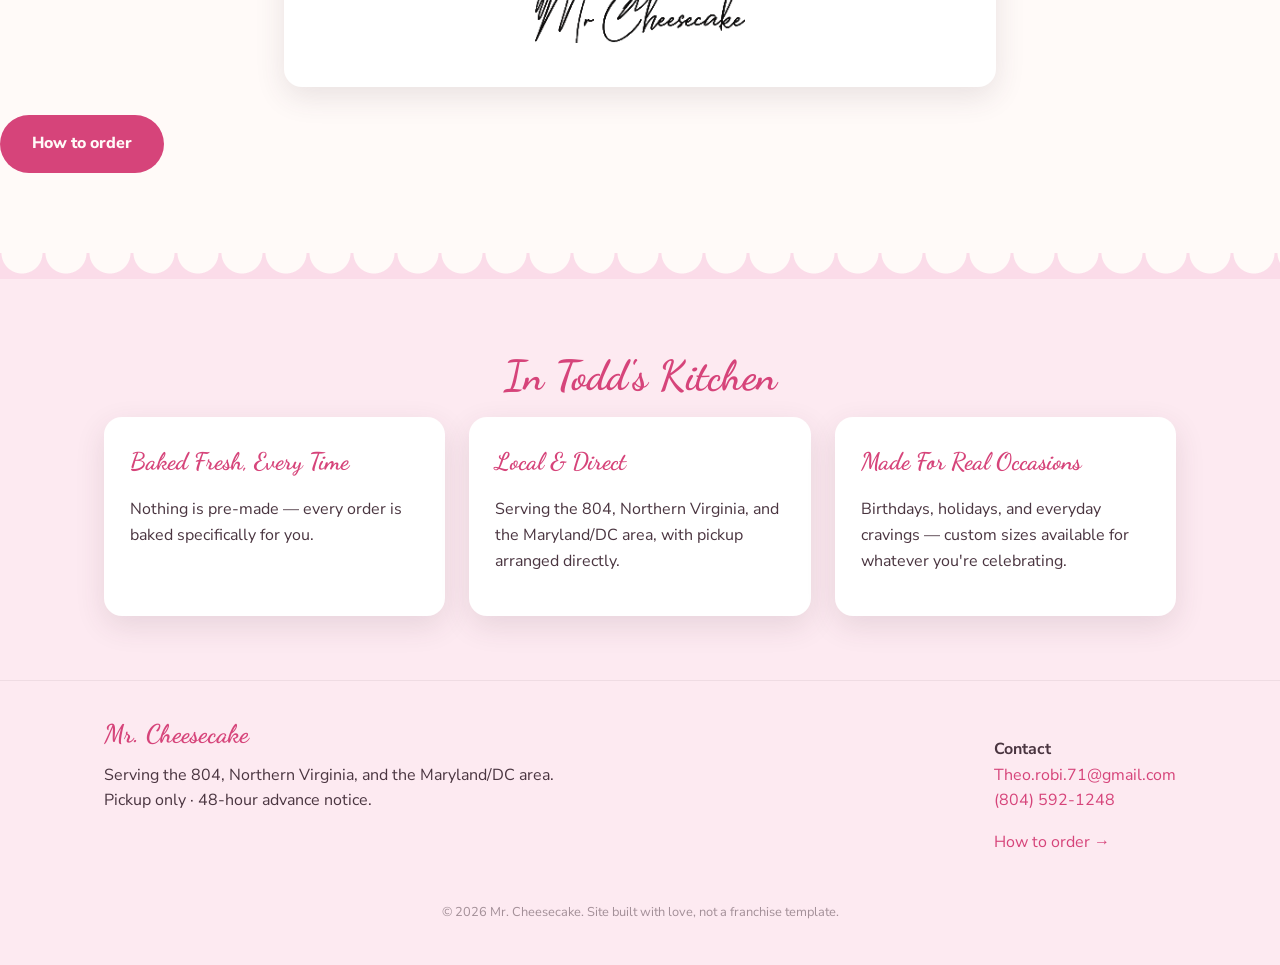
==== commit c137c1f6: "Update about.html" ====
--- a/about.html
+++ b/about.html
@@ -71,7 +71,7 @@
 
 <p>Enjoy!</p>
 
-        <div style="flex:1; display:flex; justify-content:right;">
+        <div style="flex:1; display:flex; justify-content:center;">
 <p></p>
 <p></p>
           <img src="Images/signature.png" alt="Todd Robinson's signature" class="signature-img">
